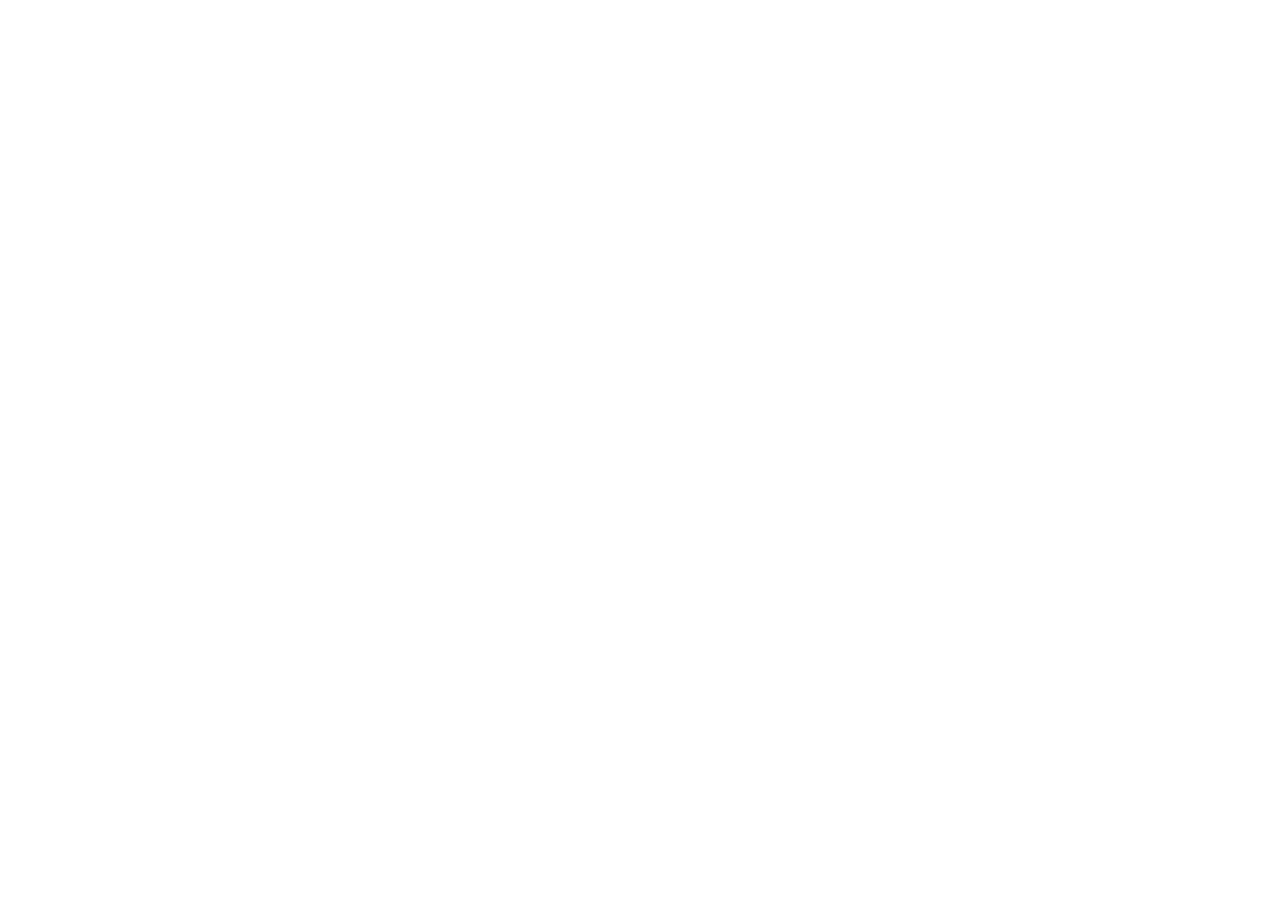
==== kserolas/index.html @ bb4d3381 "feat: set kserolas firebase hosting" ====
<!DOCTYPE html>
<html lang="en">
<head>
    <meta charset="UTF-8">
    <meta name="viewport" content="width=device-width, initial-scale=1.0">
    <title>TriviaQuiz</title>
    <link type="text/css" rel="stylesheet" href="styles.css">
    <script type="application/javascript" src="composeApp.js"></script>
</head>
<body>
</body>
</html>
---- kserolas/styles.css ----
html, body {
    width: 100%;
    height: 100%;
    margin: 0;
    padding: 0;
    overflow: hidden;
}
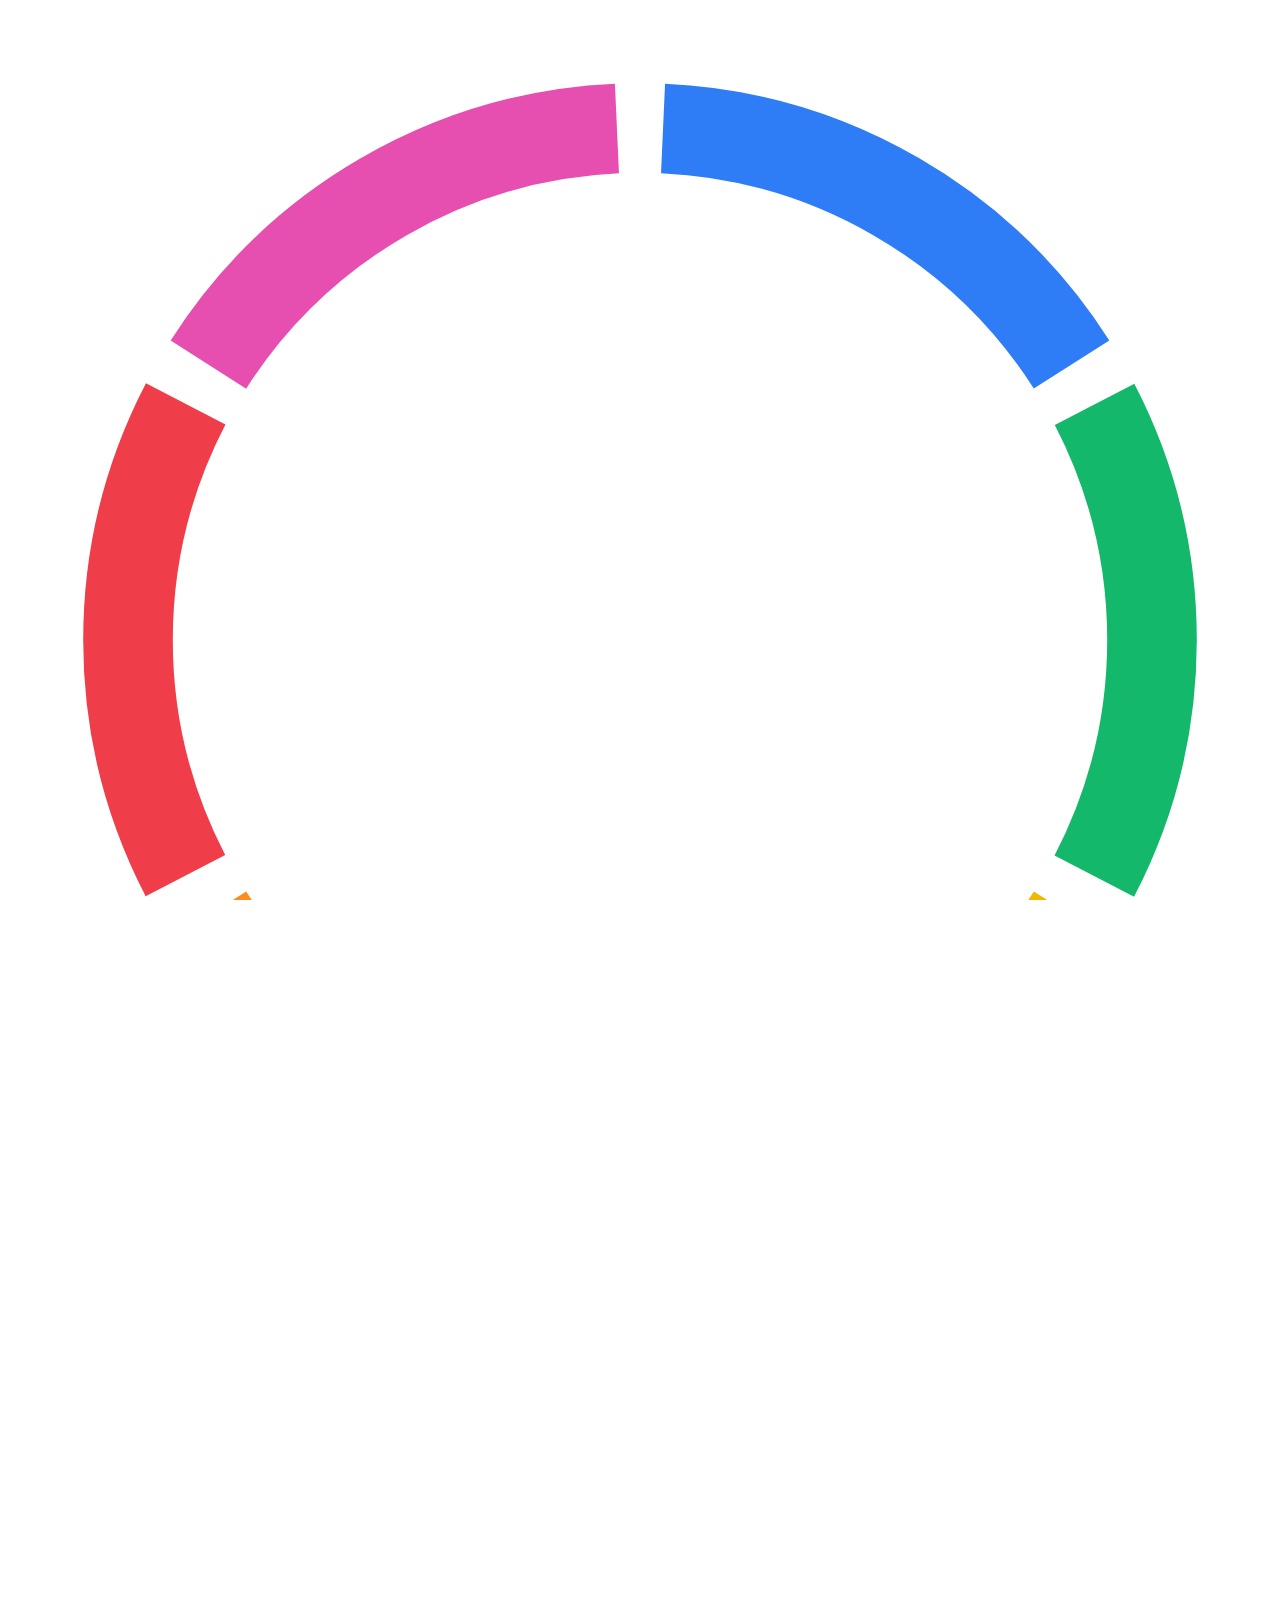
==== commit 1dae01bd: "feat: deploy Xerolas 2.0 web app (v3 redesign, new modes, PWA, SEO, legal pages) Built from ptsiogas" ====
--- a/kserolas/index.html
+++ b/kserolas/index.html
@@ -1,12 +1,165 @@
 <!DOCTYPE html>
-<html lang="en">
+<html lang="el" dir="ltr">
 <head>
     <meta charset="UTF-8">
-    <meta name="viewport" content="width=device-width, initial-scale=1.0">
-    <title>TriviaQuiz</title>
-    <link type="text/css" rel="stylesheet" href="styles.css">
-    <script type="application/javascript" src="composeApp.js"></script>
+    <!-- All relative URLs (styles, composeApp.js, hashed .wasm, composeResources/) resolve from the site root,
+         so deep links such as /join/ABCD or /daily load the same assets as /. -->
+    <base href="/">
+    <meta name="viewport" content="width=device-width, initial-scale=1, viewport-fit=cover">
+
+    <title>Ξερόλας: Κουίζ γνώσεων για όλη την παρέα</title>
+    <meta name="description" content="Παίξε Ξερόλα δωρεάν: κουίζ γνώσεων με ιστορία, γεωγραφία, αθλητικά, ταινίες, επιστήμη και μυθολογία. Μόνος, 1 εναντίον 1 ή με την παρέα, στο web, Android και iOS.">
+    <meta name="application-name" content="Ξερόλας">
+    <meta name="apple-mobile-web-app-title" content="Ξερόλας">
+    <meta name="apple-mobile-web-app-capable" content="yes">
+    <meta name="mobile-web-app-capable" content="yes">
+    <meta name="apple-mobile-web-app-status-bar-style" content="black-translucent">
+    <meta name="format-detection" content="telephone=no">
+    <meta name="robots" content="index, follow, max-image-preview:large">
+
+    <!-- Canonical. The app is Greek only (no language alternates). -->
+    <link rel="canonical" href="https://trivialquiz-c9f60.web.app/">
+
+    <!-- Theme colours: Ink for dark UI, Owl Teal for light UI -->
+    <meta name="theme-color" content="#14B8C8" media="(prefers-color-scheme: light)">
+    <meta name="theme-color" content="#15123A" media="(prefers-color-scheme: dark)">
+    <meta name="color-scheme" content="light dark">
+
+    <!-- Icons and PWA -->
+    <link rel="icon" href="icons/favicon.svg" type="image/svg+xml">
+    <link rel="icon" href="icons/favicon-32.png" type="image/png" sizes="32x32">
+    <link rel="icon" href="icons/favicon-16.png" type="image/png" sizes="16x16">
+    <link rel="apple-touch-icon" href="icons/apple-touch-icon.png" sizes="180x180">
+    <link rel="manifest" href="manifest.webmanifest">
+
+    <!-- Open Graph -->
+    <meta property="og:type" content="website">
+    <meta property="og:site_name" content="Ξερόλας">
+    <meta property="og:title" content="Ξερόλας: Κουίζ γνώσεων για όλη την παρέα">
+    <meta property="og:description" content="Παίξε δωρεάν στο web, Android και iOS. Ιστορία, γεωγραφία, αθλητικά, ταινίες και άλλα. Μόνος, 1v1 ή με την παρέα.">
+    <meta property="og:url" content="https://trivialquiz-c9f60.web.app/">
+    <meta property="og:locale" content="el_GR">
+    <meta property="og:image" content="https://trivialquiz-c9f60.web.app/og-image.png">
+    <meta property="og:image:type" content="image/png">
+    <meta property="og:image:width" content="1200">
+    <meta property="og:image:height" content="630">
+    <meta property="og:image:alt" content="Η κουκουβάγια του Ξερόλα μέσα στο χρωματιστό δαχτυλίδι των κατηγοριών, με το κουμπί Παίξε δωρεάν">
+
+    <!-- Twitter / X card -->
+    <meta name="twitter:card" content="summary_large_image">
+    <meta name="twitter:title" content="Ξερόλας: Κουίζ γνώσεων για όλη την παρέα">
+    <meta name="twitter:description" content="Κουίζ γνώσεων δωρεάν: μόνος, 1 εναντίον 1 ή με την παρέα. Web, Android και iOS.">
+    <meta name="twitter:image" content="https://trivialquiz-c9f60.web.app/og-image.png">
+    <meta name="twitter:image:alt" content="Η κουκουβάγια του Ξερόλα μέσα στο χρωματιστό δαχτυλίδι των κατηγοριών">
+
+    <!-- Native apps. TODO(app-store): set the numeric App Store id once the iOS listing URL is known,
+         then uncomment the Smart App Banner below and set APP_STORE_URL in shell.js.
+         iOS bundle id: com.ptsiogas.triviaquiz.TriviaQuiz -->
+    <!-- <meta name="apple-itunes-app" content="app-id=TODO_APP_STORE_ID"> -->
+
+    <!-- Performance hints. Hashed *.wasm names change every build, so they are cached by the service worker
+         instead of being preloaded here (see docs/web/README.md for an optional post-build preload step). -->
+    <link rel="preload" href="composeApp.js" as="script">
+    <link rel="preconnect" href="https://trivia-quiz-be.vercel.app" crossorigin>
+    <link rel="preconnect" href="https://fonts.googleapis.com" crossorigin>
+    <link rel="preconnect" href="https://fonts.gstatic.com" crossorigin>
+    <link rel="stylesheet" crossorigin="anonymous" href="https://fonts.googleapis.com/css2?family=Commissioner:wght@700;800&family=Inter:wght@400;600&display=swap">
+    <link rel="stylesheet" href="styles.css">
+
+    <script type="application/ld+json">
+    {
+      "@context": "https://schema.org",
+      "@type": ["WebApplication", "VideoGame"],
+      "name": "Ξερόλας",
+      "alternateName": ["Xerolas", "Kserolas", "TriviaQuiz"],
+      "url": "https://trivialquiz-c9f60.web.app/",
+      "image": "https://trivialquiz-c9f60.web.app/og-image.png",
+      "description": "Κουίζ γνώσεων για όλη την παρέα: ιστορία, γεωγραφία, αθλητικά, ταινίες, επιστήμη και μυθολογία.",
+      "inLanguage": "el",
+      "applicationCategory": "GameApplication",
+      "genre": ["Κουίζ γνώσεων", "Παιχνίδι για παρέα"],
+      "operatingSystem": "Web, Android, iOS",
+      "browserRequirements": "Χρειάζεται browser με υποστήριξη WebAssembly GC (Chrome 119+, Edge 119+, Firefox 120+, Safari 18.2+)",
+      "playMode": ["SinglePlayer", "MultiPlayer"],
+      "isAccessibleForFree": true,
+      "offers": { "@type": "Offer", "price": "0", "priceCurrency": "EUR" },
+      "sameAs": [
+        "https://play.google.com/store/apps/details?id=com.ptsiogas.triviaquiz"
+      ]
+    }
+    </script>
+
+    <script src="shell.js" defer></script>
 </head>
 <body>
+    <!-- Branded loading screen. shell.js fades it out once the Compose canvas has painted. -->
+    <div id="xl-loader" class="xl-loader" role="status" aria-live="polite">
+        <div class="xl-mark" aria-hidden="true">
+            <svg class="xl-ring" viewBox="0 0 200 200">
+                <g fill="none" stroke-width="14" transform="rotate(-90 100 100)">
+                    <circle cx="100" cy="100" r="80" stroke="#2F7DF6" stroke-dasharray="76.6 426" stroke-dashoffset="-3.6"/>
+                    <circle cx="100" cy="100" r="80" stroke="#14B86A" stroke-dasharray="76.6 426" stroke-dashoffset="-87.4"/>
+                    <circle cx="100" cy="100" r="80" stroke="#F2B705" stroke-dasharray="76.6 426" stroke-dashoffset="-171.1"/>
+                    <circle cx="100" cy="100" r="80" stroke="#FF8A1F" stroke-dasharray="76.6 426" stroke-dashoffset="-254.9"/>
+                    <circle cx="100" cy="100" r="80" stroke="#EF3E4A" stroke-dasharray="76.6 426" stroke-dashoffset="-338.7"/>
+                    <circle cx="100" cy="100" r="80" stroke="#E64FB0" stroke-dasharray="76.6 426" stroke-dashoffset="-422.4"/>
+                </g>
+            </svg>
+            <svg class="xl-owl" viewBox="0 0 120 120">
+                <path d="M22 34 L30 10 L50 25 Q60 22 70 25 L90 10 L98 34 Q107 54 102 76 Q95 102 60 114 Q25 102 18 76 Q13 54 22 34 Z" fill="#14B8C8" stroke="#0A0820" stroke-width="5" stroke-linejoin="round"/>
+                <path d="M38 86 Q60 100 82 86 Q78 103 60 109 Q42 103 38 86 Z" fill="#fff" opacity=".28"/>
+                <g class="xl-eyes">
+                    <circle cx="42" cy="55" r="17" fill="#fff" stroke="#0A0820" stroke-width="4.5"/>
+                    <circle cx="78" cy="55" r="17" fill="#fff" stroke="#0A0820" stroke-width="4.5"/>
+                    <circle cx="44.5" cy="56.5" r="8" fill="#15123A"/>
+                    <circle cx="75.5" cy="56.5" r="8" fill="#15123A"/>
+                    <circle cx="47.5" cy="53.5" r="2.8" fill="#fff"/>
+                    <circle cx="78.5" cy="53.5" r="2.8" fill="#fff"/>
+                </g>
+                <path d="M53 72 H67 L60 82 Z" fill="#FFC53D" stroke="#0A0820" stroke-width="3.5" stroke-linejoin="round"/>
+            </svg>
+        </div>
+        <h1 class="xl-title">Ξερόλας</h1>
+        <p class="xl-sub" id="xl-status">Φορτώνει το παιχνίδι...</p>
+        <div class="xl-bar" aria-hidden="true"><span></span></div>
+    </div>
+
+    <!-- Shown by shell.js when the browser lacks WebAssembly GC, or when loading fails. -->
+    <div id="xl-fallback" class="xl-fallback" hidden>
+        <div class="xl-card">
+            <img src="icons/icon-192.png" width="96" height="96" alt="" class="xl-card-icon">
+            <h1 class="xl-title" id="xl-fallback-title">Ο browser σου δεν υποστηρίζει ακόμα τον Ξερόλα</h1>
+            <p class="xl-sub" id="xl-fallback-text">Ενημέρωσε τον browser σου (Chrome, Edge, Firefox ή Safari 18.2+) ή κατέβασε την εφαρμογή.</p>
+            <div class="xl-actions">
+                <button type="button" class="xl-btn xl-btn-primary" id="xl-retry" hidden>Δοκίμασε ξανά</button>
+                <a class="xl-btn xl-btn-store" id="xl-play" href="https://play.google.com/store/apps/details?id=com.ptsiogas.triviaquiz" rel="noopener">Google Play</a>
+                <a class="xl-btn xl-btn-store" id="xl-appstore" href="#" rel="noopener" hidden>App Store</a>
+            </div>
+        </div>
+    </div>
+
+    <!-- New version toast (service worker update). -->
+    <div id="xl-update" class="xl-toast" role="status" hidden>
+        <span>Νέα έκδοση διαθέσιμη</span>
+        <button type="button" class="xl-btn xl-btn-primary" id="xl-update-btn">Ανανέωση</button>
+    </div>
+
+    <noscript>
+        <div class="xl-fallback">
+            <div class="xl-card">
+                <img src="icons/icon-192.png" width="96" height="96" alt="" class="xl-card-icon">
+                <h1 class="xl-title">Ξερόλας</h1>
+                <p class="xl-sub">Ο Ξερόλας χρειάζεται JavaScript. Ενεργοποίησέ το ή κατέβασε την εφαρμογή.</p>
+                <div class="xl-actions">
+                    <a class="xl-btn xl-btn-store" href="https://play.google.com/store/apps/details?id=com.ptsiogas.triviaquiz" rel="noopener">Google Play</a>
+                    <!-- TODO(app-store): add the App Store link here once the listing URL is known. -->
+                </div>
+                <p class="xl-legal">
+                    <a href="/legal/privacy.html">Πολιτική απορρήτου</a>
+                    <a href="/legal/terms.html">Όροι χρήσης</a>
+                </p>
+            </div>
+        </div>
+    </noscript>
 </body>
-</html>+</html>
--- a/kserolas/styles.css
+++ b/kserolas/styles.css
@@ -1,7 +1,180 @@
+/* Xerolas web shell. Brand tokens from the new-era redesign (PR #42). */
+:root {
+    --xl-teal: #14B8C8;
+    --xl-ink: #15123A;
+    --xl-ink-deep: #0A0820;
+    --xl-spark: #FF6B3D;
+    --xl-gold: #FFC53D;
+    --xl-bg: #F4FBFC;
+    --xl-surface: #FFFFFF;
+    --xl-text: #15123A;
+    --xl-muted: #4A4770;
+    --xl-track: rgba(21, 18, 58, .12);
+    --xl-font-display: "Commissioner", "Inter", system-ui, -apple-system, "Segoe UI", Roboto, sans-serif;
+    --xl-font-body: "Inter", system-ui, -apple-system, "Segoe UI", Roboto, sans-serif;
+}
+
+@media (prefers-color-scheme: dark) {
+    :root {
+        --xl-bg: #15123A;
+        --xl-surface: #221E55;
+        --xl-text: #FFFFFF;
+        --xl-muted: #C9C6EA;
+        --xl-track: rgba(255, 255, 255, .14);
+    }
+}
+
 html, body {
     width: 100%;
     height: 100%;
     margin: 0;
     padding: 0;
     overflow: hidden;
-}+    background: var(--xl-bg);
+    color: var(--xl-text);
+    font-family: var(--xl-font-body);
+    -webkit-tap-highlight-color: transparent;
+}
+
+[hidden] { display: none !important; }
+
+/* Loading screen */
+.xl-loader {
+    position: fixed;
+    inset: 0;
+    z-index: 1000;
+    display: flex;
+    flex-direction: column;
+    align-items: center;
+    justify-content: center;
+    gap: 12px;
+    padding: 24px;
+    background:
+        radial-gradient(circle at 50% 42%, rgba(20, 184, 200, .22), transparent 55%),
+        var(--xl-bg);
+    transition: opacity .35s ease, visibility .35s;
+}
+.xl-loader.xl-done { opacity: 0; visibility: hidden; pointer-events: none; }
+
+.xl-mark { position: relative; width: 168px; height: 168px; }
+.xl-ring, .xl-owl { position: absolute; inset: 0; width: 100%; height: 100%; }
+.xl-ring { animation: xl-spin 6s linear infinite; }
+.xl-owl { inset: 22%; width: 56%; height: 56%; animation: xl-bob 1.8s ease-in-out infinite; }
+.xl-eyes { transform-origin: 60px 55px; animation: xl-blink 4s infinite; }
+
+.xl-title {
+    margin: 8px 0 0;
+    font-family: var(--xl-font-display);
+    font-weight: 800;
+    font-size: clamp(28px, 7vw, 40px);
+    letter-spacing: -.02em;
+    text-align: center;
+}
+.xl-sub {
+    margin: 0;
+    max-width: 34ch;
+    color: var(--xl-muted);
+    font-size: 16px;
+    line-height: 1.45;
+    text-align: center;
+}
+
+.xl-bar {
+    position: relative;
+    width: min(240px, 70vw);
+    height: 8px;
+    margin-top: 12px;
+    border-radius: 999px;
+    overflow: hidden;
+    background: var(--xl-track);
+}
+.xl-bar span {
+    position: absolute;
+    inset: 0 auto 0 0;
+    width: 40%;
+    border-radius: inherit;
+    background: linear-gradient(90deg, var(--xl-teal), var(--xl-gold), var(--xl-spark));
+    animation: xl-shimmer 1.4s ease-in-out infinite;
+}
+
+/* Unsupported browser / load error / noscript */
+.xl-fallback {
+    position: fixed;
+    inset: 0;
+    z-index: 1001;
+    display: flex;
+    align-items: center;
+    justify-content: center;
+    padding: 16px;
+    background: var(--xl-bg);
+    overflow: auto;
+}
+.xl-card {
+    display: flex;
+    flex-direction: column;
+    align-items: center;
+    gap: 12px;
+    width: 100%;
+    max-width: 440px;
+    padding: 28px 20px;
+    border-radius: 24px;
+    background: var(--xl-surface);
+    box-shadow: 0 12px 40px rgba(10, 8, 32, .18);
+    box-sizing: border-box;
+}
+.xl-card .xl-title { font-size: clamp(22px, 5.5vw, 28px); }
+.xl-card-icon { border-radius: 22px; }
+.xl-actions { display: flex; flex-wrap: wrap; justify-content: center; gap: 10px; margin-top: 8px; }
+
+.xl-btn {
+    display: inline-flex;
+    align-items: center;
+    justify-content: center;
+    min-height: 48px;
+    padding: 0 22px;
+    border: 0;
+    border-radius: 999px;
+    font: 600 16px/1 var(--xl-font-body);
+    text-decoration: none;
+    cursor: pointer;
+}
+.xl-btn-primary { background: var(--xl-spark); color: #fff; }
+.xl-btn-store { background: var(--xl-ink); color: #fff; }
+@media (prefers-color-scheme: dark) {
+    .xl-btn-store { background: #fff; color: var(--xl-ink); }
+}
+.xl-btn:focus-visible { outline: 3px solid var(--xl-teal); outline-offset: 2px; }
+
+/* Update toast */
+.xl-toast {
+    position: fixed;
+    left: 50%;
+    bottom: max(16px, env(safe-area-inset-bottom));
+    z-index: 1002;
+    display: flex;
+    align-items: center;
+    gap: 12px;
+    max-width: calc(100vw - 32px);
+    padding: 8px 8px 8px 18px;
+    border-radius: 999px;
+    background: var(--xl-ink);
+    color: #fff;
+    box-shadow: 0 8px 30px rgba(10, 8, 32, .35);
+    transform: translateX(-50%);
+    box-sizing: border-box;
+    font-size: 15px;
+}
+.xl-toast .xl-btn { min-height: 40px; }
+
+@keyframes xl-spin { to { transform: rotate(360deg); } }
+@keyframes xl-bob { 0%, 100% { transform: translateY(0); } 50% { transform: translateY(-5%); } }
+@keyframes xl-blink { 0%, 92%, 100% { transform: scaleY(1); } 95% { transform: scaleY(.1); } }
+@keyframes xl-shimmer { 0% { transform: translateX(-100%); } 100% { transform: translateX(250%); } }
+
+@media (prefers-reduced-motion: reduce) {
+    .xl-ring, .xl-owl, .xl-eyes, .xl-bar span { animation: none; }
+    .xl-bar span { width: 100%; opacity: .6; }
+}
+
+.xl-legal { display: flex; flex-wrap: wrap; justify-content: center; gap: 8px 16px; margin: 20px 0 0; font-size: 14px; }
+.xl-legal a { color: inherit; text-underline-offset: 3px; }
